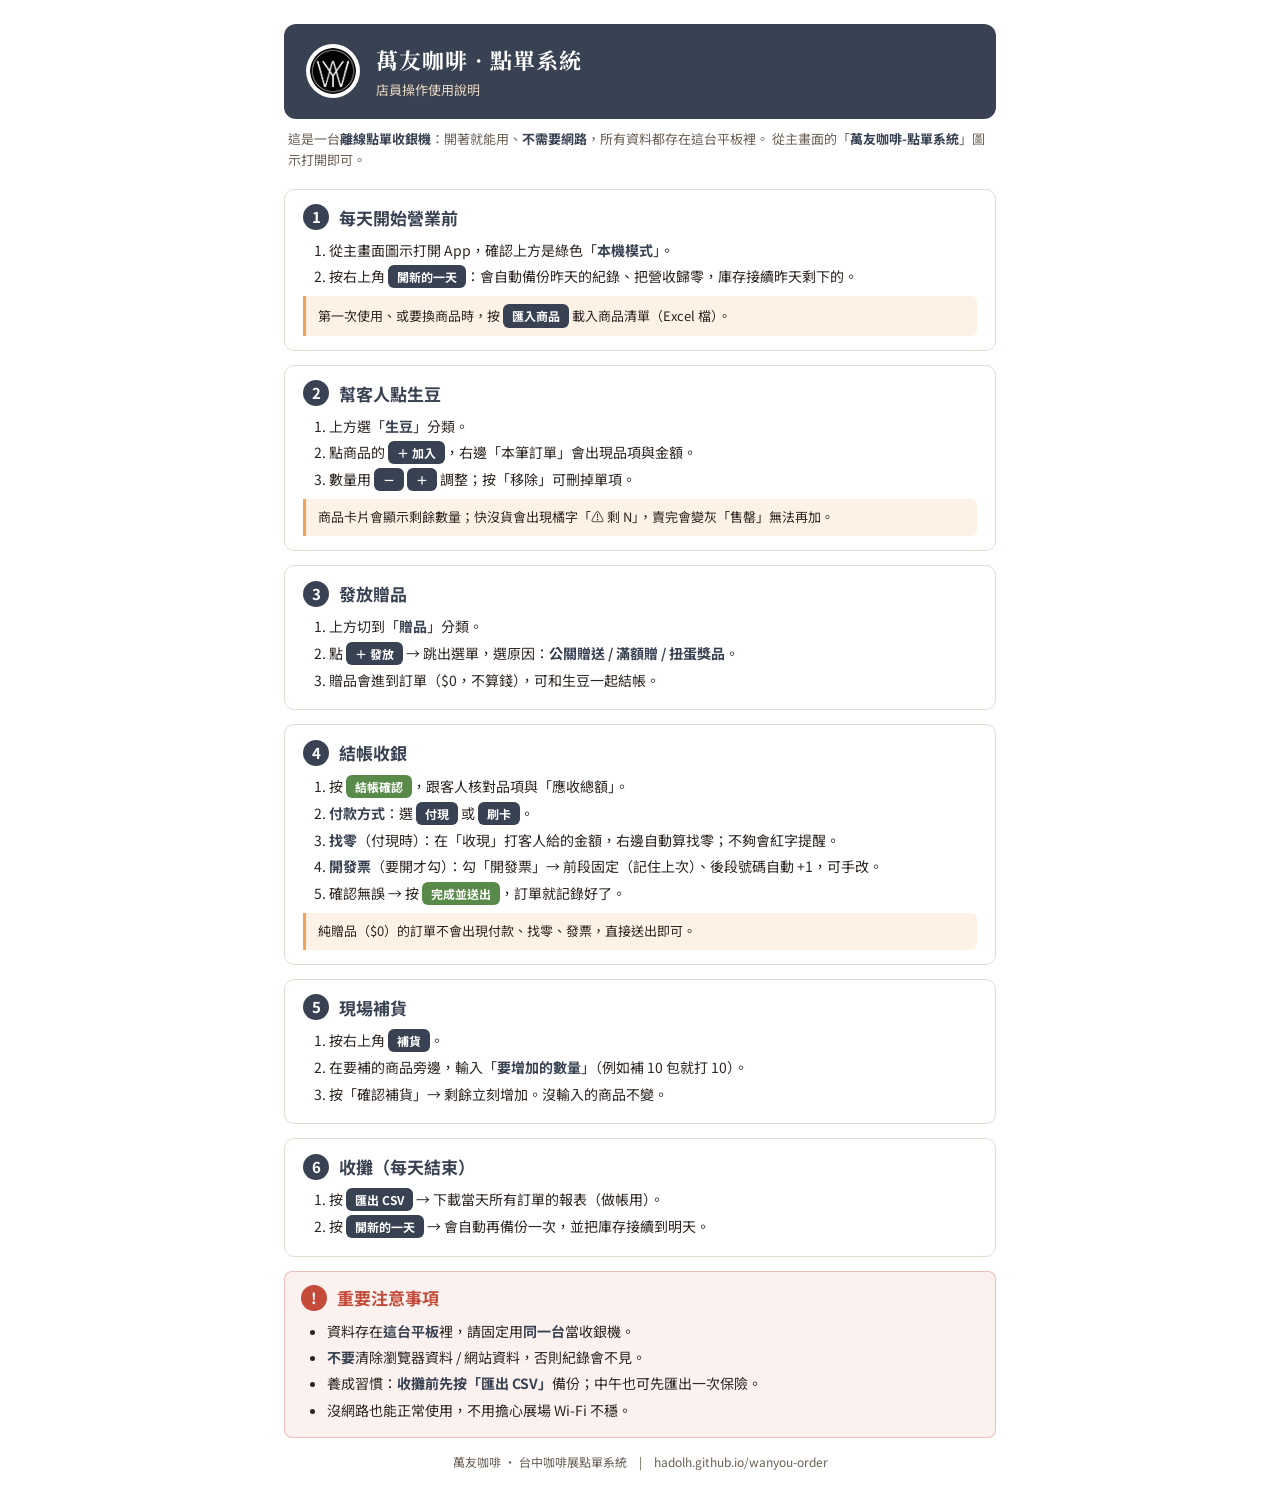
==== 使用說明.html @ b0f0071b "備份完整專案：補上使用說明 HTML/PDF 與 QRCODE，方便換機接續 Co-Authored-By: Claude Opus 4.8 <noreply@anthropic.com>" ====
<!DOCTYPE html>
<html lang="zh-Hant">
<head>
<meta charset="UTF-8" />
<title>萬友咖啡 · 點單系統 使用說明</title>
<link href="https://fonts.googleapis.com/css2?family=Noto+Serif+TC:wght@700&family=Noto+Sans+TC:wght@400;500;700&display=swap" rel="stylesheet" />
<style>
  /* 萬友品牌色 */
  :root{
    --accent:#394253; --secondary:#ECD9C3; --warning:#F4A257;
    --bg:#faf7f2; --border:#e3ddd2; --text:#2d2520; --soft:#6b5f53;
    --success:#5a8a4a; --danger:#c44a3a;
  }
  *{ box-sizing:border-box; margin:0; padding:0; }
  /* 列印時保留底色 */
  html{ -webkit-print-color-adjust:exact; print-color-adjust:exact; }
  body{
    font-family:"Noto Sans TC","Microsoft JhengHei",sans-serif;
    color:var(--text); background:#fff; line-height:1.6; font-size:14px;
  }
  .serif{ font-family:"Noto Serif TC",serif; }

  /* A4 版面 */
  @page{ size:A4; margin:14mm 14mm; }
  .page{ max-width:760px; margin:0 auto; padding:24px; }

  /* 標題列 */
  .head{
    display:flex; align-items:center; gap:16px;
    background:var(--accent); color:#fff;
    padding:18px 22px; border-radius:12px; margin-bottom:6px;
  }
  .head img{ width:54px; height:54px; border-radius:50%; background:#fff; padding:4px; }
  .head h1{ font-size:22px; letter-spacing:1px; }
  .head .sub{ font-size:13px; color:var(--secondary); margin-top:3px; }

  .intro{ font-size:13px; color:var(--soft); margin:10px 4px 18px; }
  .intro b{ color:var(--accent); }

  /* 區塊 */
  .sec{
    border:1px solid var(--border); border-radius:10px;
    padding:14px 18px; margin-bottom:14px;
    break-inside:avoid;
  }
  .sec h2{
    font-size:17px; color:var(--accent);
    display:flex; align-items:center; gap:10px; margin-bottom:8px;
  }
  .num{
    flex:0 0 auto; width:26px; height:26px; border-radius:50%;
    background:var(--accent); color:#fff; font-size:15px;
    display:inline-flex; align-items:center; justify-content:center;
  }
  ol,ul{ margin:4px 0 0 6px; padding-left:20px; }
  li{ margin-bottom:4px; }
  .key{
    display:inline-block; background:var(--accent); color:#fff;
    font-size:12px; font-weight:700; padding:2px 9px; border-radius:6px;
    white-space:nowrap;
  }
  .key.warn{ background:var(--warning); color:#3a2a12; }
  .key.danger{ background:var(--danger); }
  .key.green{ background:var(--success); }
  .tip{
    background:rgba(244,162,87,.14); border-left:3px solid var(--warning);
    padding:8px 12px; border-radius:0 6px 6px 0; margin-top:8px; font-size:13px;
  }
  .note-box{
    background:rgba(196,74,58,.08); border:1px solid rgba(196,74,58,.3);
    border-radius:8px; padding:12px 16px; margin-top:4px;
  }
  .note-box h2{ color:var(--danger); }
  .foot{ text-align:center; font-size:12px; color:var(--soft); margin-top:10px; }
  b{ color:var(--accent); }
</style>
</head>
<body>
<div class="page">

  <div class="head">
    <img src="images/icon.png" alt="萬友 logo" />
    <div>
      <h1 class="serif">萬友咖啡 · 點單系統</h1>
      <div class="sub">店員操作使用說明</div>
    </div>
  </div>

  <p class="intro">
    這是一台<b>離線點單收銀機</b>：開著就能用、<b>不需要網路</b>，所有資料都存在這台平板裡。
    從主畫面的「<b>萬友咖啡-點單系統</b>」圖示打開即可。
  </p>

  <!-- 1 -->
  <div class="sec">
    <h2><span class="num">1</span>每天開始營業前</h2>
    <ol>
      <li>從主畫面圖示打開 App，確認上方是綠色「<b>本機模式</b>」。</li>
      <li>按右上角 <span class="key">開新的一天</span>：會自動備份昨天的紀錄、把營收歸零，庫存接續昨天剩下的。</li>
    </ol>
    <div class="tip">第一次使用、或要換商品時，按 <span class="key">匯入商品</span> 載入商品清單（Excel 檔）。</div>
  </div>

  <!-- 2 -->
  <div class="sec">
    <h2><span class="num">2</span>幫客人點生豆</h2>
    <ol>
      <li>上方選「<b>生豆</b>」分類。</li>
      <li>點商品的 <span class="key">＋ 加入</span>，右邊「本筆訂單」會出現品項與金額。</li>
      <li>數量用 <span class="key">－</span> <span class="key">＋</span> 調整；按「移除」可刪掉單項。</li>
    </ol>
    <div class="tip">商品卡片會顯示剩餘數量；快沒貨會出現橘字「⚠ 剩 N」，賣完會變灰「售罄」無法再加。</div>
  </div>

  <!-- 3 -->
  <div class="sec">
    <h2><span class="num">3</span>發放贈品</h2>
    <ol>
      <li>上方切到「<b>贈品</b>」分類。</li>
      <li>點 <span class="key">＋ 發放</span> → 跳出選單，選原因：<b>公關贈送 / 滿額贈 / 扭蛋獎品</b>。</li>
      <li>贈品會進到訂單（$0，不算錢），可和生豆一起結帳。</li>
    </ol>
  </div>

  <!-- 4 -->
  <div class="sec">
    <h2><span class="num">4</span>結帳收銀</h2>
    <ol>
      <li>按 <span class="key green">結帳確認</span>，跟客人核對品項與「應收總額」。</li>
      <li><b>付款方式</b>：選 <span class="key">付現</span> 或 <span class="key">刷卡</span>。</li>
      <li><b>找零</b>（付現時）：在「收現」打客人給的金額，右邊自動算找零；不夠會紅字提醒。</li>
      <li><b>開發票</b>（要開才勾）：勾「開發票」→ 前段固定（記住上次）、後段號碼自動 +1，可手改。</li>
      <li>確認無誤 → 按 <span class="key green">完成並送出</span>，訂單就記錄好了。</li>
    </ol>
    <div class="tip">純贈品（$0）的訂單不會出現付款、找零、發票，直接送出即可。</div>
  </div>

  <!-- 5 -->
  <div class="sec">
    <h2><span class="num">5</span>現場補貨</h2>
    <ol>
      <li>按右上角 <span class="key">補貨</span>。</li>
      <li>在要補的商品旁邊，輸入「<b>要增加的數量</b>」（例如補 10 包就打 10）。</li>
      <li>按「確認補貨」→ 剩餘立刻增加。沒輸入的商品不變。</li>
    </ol>
  </div>

  <!-- 6 -->
  <div class="sec">
    <h2><span class="num">6</span>收攤（每天結束）</h2>
    <ol>
      <li>按 <span class="key">匯出 CSV</span> → 下載當天所有訂單的報表（做帳用）。</li>
      <li>按 <span class="key">開新的一天</span> → 會自動再備份一次，並把庫存接續到明天。</li>
    </ol>
  </div>

  <!-- 注意事項 -->
  <div class="sec note-box">
    <h2><span class="num" style="background:var(--danger)">!</span>重要注意事項</h2>
    <ul>
      <li>資料存在<b>這台平板</b>裡，請固定用<b>同一台</b>當收銀機。</li>
      <li><b>不要</b>清除瀏覽器資料 / 網站資料，否則紀錄會不見。</li>
      <li>養成習慣：<b>收攤前先按「匯出 CSV」</b>備份；中午也可先匯出一次保險。</li>
      <li>沒網路也能正常使用，不用擔心展場 Wi-Fi 不穩。</li>
    </ul>
  </div>

  <p class="foot">萬友咖啡 · 台中咖啡展點單系統　|　hadolh.github.io/wanyou-order</p>

</div>
</body>
</html>
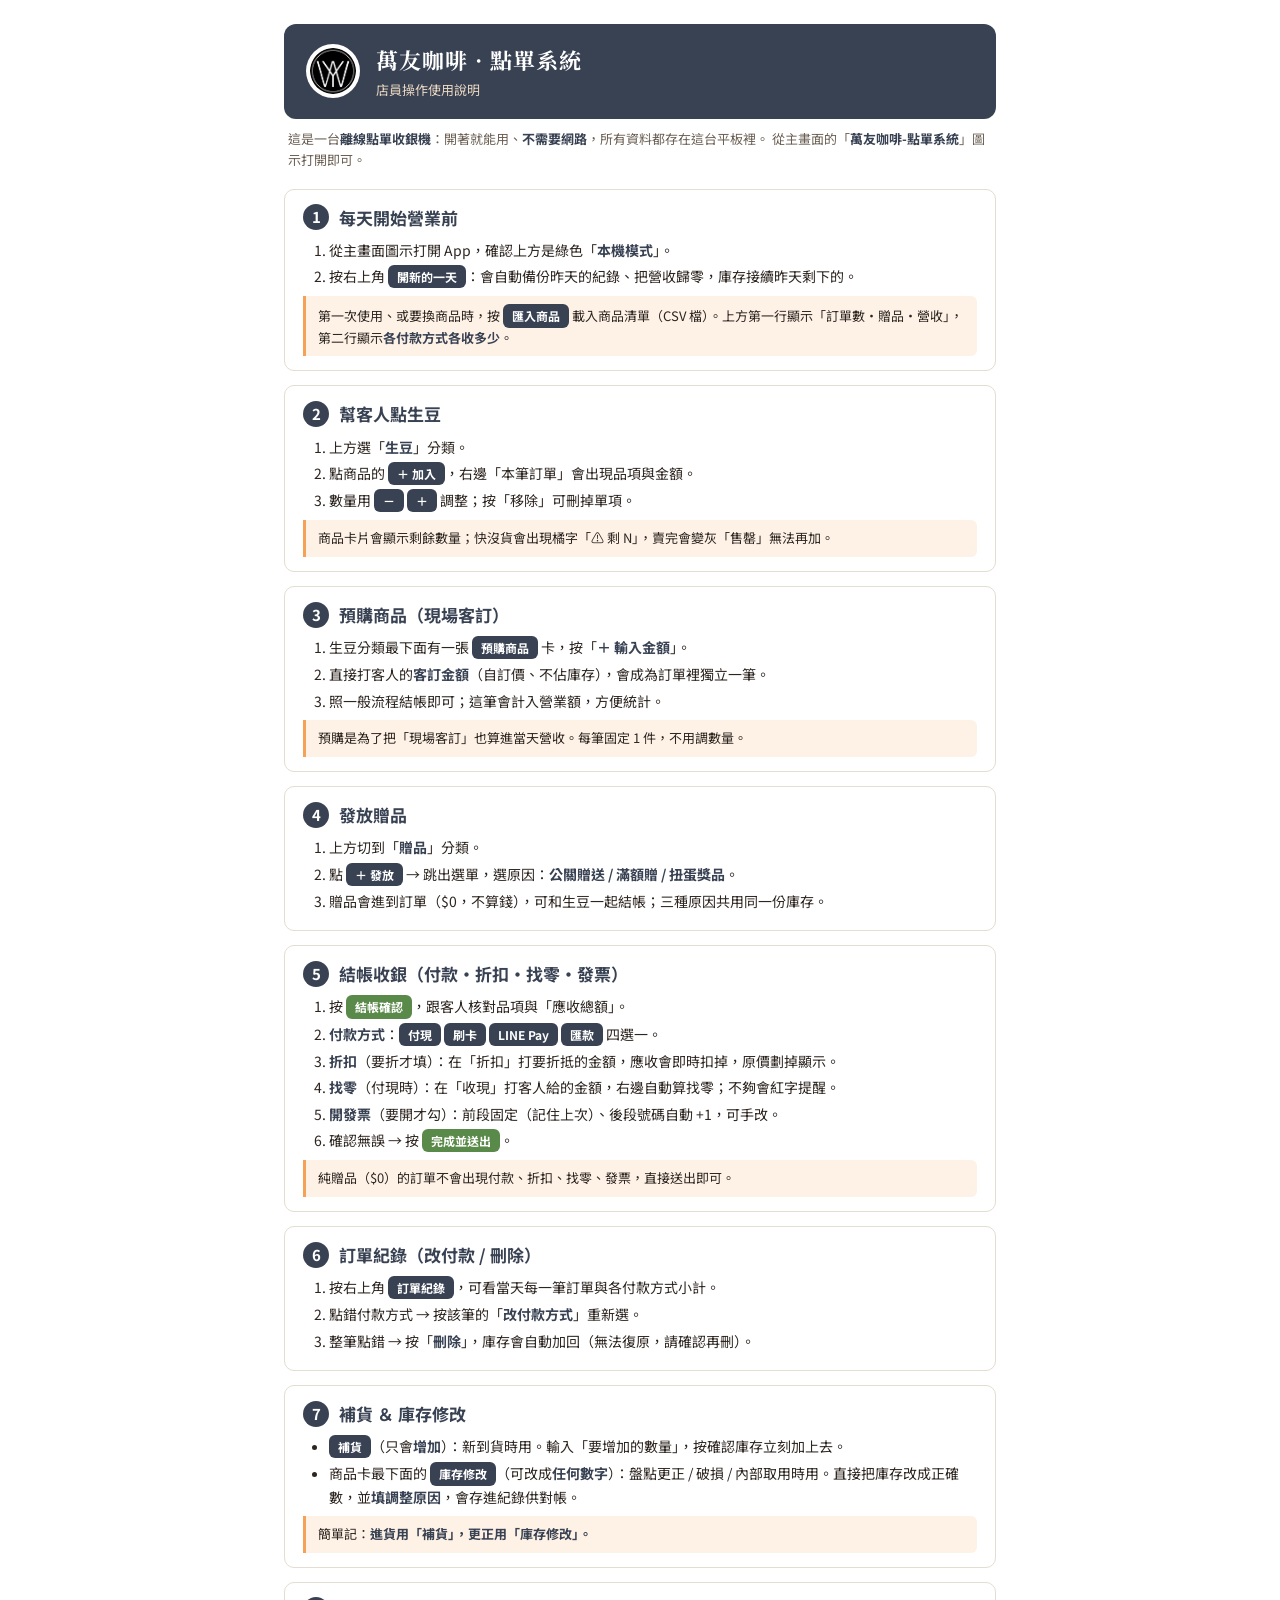
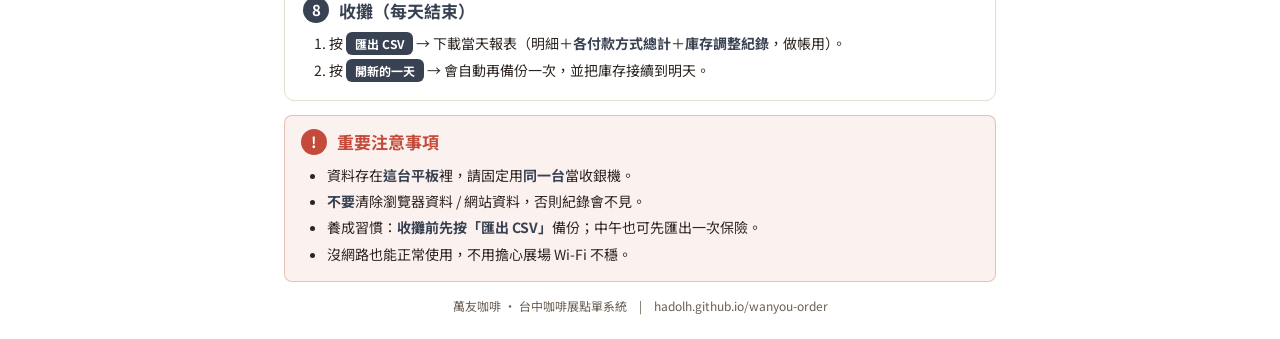
==== commit 47237fa0: "使用說明更新到最新功能（預購/折扣/訂單修改/庫存修改/新付款方式）＋贈品原因常數對齊 Co-Authored-By: Claude Opus 4.8 <noreply@anthropic.com>" ====
--- a/使用說明.html
+++ b/使用說明.html
@@ -98,7 +98,7 @@
       <li>從主畫面圖示打開 App，確認上方是綠色「<b>本機模式</b>」。</li>
       <li>按右上角 <span class="key">開新的一天</span>：會自動備份昨天的紀錄、把營收歸零，庫存接續昨天剩下的。</li>
     </ol>
-    <div class="tip">第一次使用、或要換商品時，按 <span class="key">匯入商品</span> 載入商品清單（Excel 檔）。</div>
+    <div class="tip">第一次使用、或要換商品時，按 <span class="key">匯入商品</span> 載入商品清單（CSV 檔）。上方第一行顯示「訂單數・贈品・營收」，第二行顯示<b>各付款方式各收多少</b>。</div>
   </div>
 
   <!-- 2 -->
@@ -114,42 +114,64 @@
 
   <!-- 3 -->
   <div class="sec">
-    <h2><span class="num">3</span>發放贈品</h2>
+    <h2><span class="num">3</span>預購商品（現場客訂）</h2>
     <ol>
-      <li>上方切到「<b>贈品</b>」分類。</li>
-      <li>點 <span class="key">＋ 發放</span> → 跳出選單，選原因：<b>公關贈送 / 滿額贈 / 扭蛋獎品</b>。</li>
-      <li>贈品會進到訂單（$0，不算錢），可和生豆一起結帳。</li>
+      <li>生豆分類最下面有一張 <span class="key">預購商品</span> 卡，按「<b>＋ 輸入金額</b>」。</li>
+      <li>直接打客人的<b>客訂金額</b>（自訂價、不佔庫存），會成為訂單裡獨立一筆。</li>
+      <li>照一般流程結帳即可；這筆會計入營業額，方便統計。</li>
     </ol>
+    <div class="tip">預購是為了把「現場客訂」也算進當天營收。每筆固定 1 件，不用調數量。</div>
   </div>
 
   <!-- 4 -->
   <div class="sec">
-    <h2><span class="num">4</span>結帳收銀</h2>
+    <h2><span class="num">4</span>發放贈品</h2>
     <ol>
-      <li>按 <span class="key green">結帳確認</span>，跟客人核對品項與「應收總額」。</li>
-      <li><b>付款方式</b>：選 <span class="key">付現</span> 或 <span class="key">刷卡</span>。</li>
-      <li><b>找零</b>（付現時）：在「收現」打客人給的金額，右邊自動算找零；不夠會紅字提醒。</li>
-      <li><b>開發票</b>（要開才勾）：勾「開發票」→ 前段固定（記住上次）、後段號碼自動 +1，可手改。</li>
-      <li>確認無誤 → 按 <span class="key green">完成並送出</span>，訂單就記錄好了。</li>
+      <li>上方切到「<b>贈品</b>」分類。</li>
+      <li>點 <span class="key">＋ 發放</span> → 跳出選單，選原因：<b>公關贈送 / 滿額贈 / 扭蛋獎品</b>。</li>
+      <li>贈品會進到訂單（$0，不算錢），可和生豆一起結帳；三種原因共用同一份庫存。</li>
     </ol>
-    <div class="tip">純贈品（$0）的訂單不會出現付款、找零、發票，直接送出即可。</div>
   </div>
 
   <!-- 5 -->
   <div class="sec">
-    <h2><span class="num">5</span>現場補貨</h2>
+    <h2><span class="num">5</span>結帳收銀（付款・折扣・找零・發票）</h2>
     <ol>
-      <li>按右上角 <span class="key">補貨</span>。</li>
-      <li>在要補的商品旁邊，輸入「<b>要增加的數量</b>」（例如補 10 包就打 10）。</li>
-      <li>按「確認補貨」→ 剩餘立刻增加。沒輸入的商品不變。</li>
+      <li>按 <span class="key green">結帳確認</span>，跟客人核對品項與「應收總額」。</li>
+      <li><b>付款方式</b>：<span class="key">付現</span> <span class="key">刷卡</span> <span class="key">LINE Pay</span> <span class="key">匯款</span> 四選一。</li>
+      <li><b>折扣</b>（要折才填）：在「折扣」打要折抵的金額，應收會即時扣掉，原價劃掉顯示。</li>
+      <li><b>找零</b>（付現時）：在「收現」打客人給的金額，右邊自動算找零；不夠會紅字提醒。</li>
+      <li><b>開發票</b>（要開才勾）：前段固定（記住上次）、後段號碼自動 +1，可手改。</li>
+      <li>確認無誤 → 按 <span class="key green">完成並送出</span>。</li>
     </ol>
+    <div class="tip">純贈品（$0）的訂單不會出現付款、折扣、找零、發票，直接送出即可。</div>
   </div>
 
   <!-- 6 -->
   <div class="sec">
-    <h2><span class="num">6</span>收攤（每天結束）</h2>
+    <h2><span class="num">6</span>訂單紀錄（改付款 / 刪除）</h2>
     <ol>
-      <li>按 <span class="key">匯出 CSV</span> → 下載當天所有訂單的報表（做帳用）。</li>
+      <li>按右上角 <span class="key">訂單紀錄</span>，可看當天每一筆訂單與各付款方式小計。</li>
+      <li>點錯付款方式 → 按該筆的「<b>改付款方式</b>」重新選。</li>
+      <li>整筆點錯 → 按「<b>刪除</b>」，庫存會自動加回（無法復原，請確認再刪）。</li>
+    </ol>
+  </div>
+
+  <!-- 7 -->
+  <div class="sec">
+    <h2><span class="num">7</span>補貨 ＆ 庫存修改</h2>
+    <ul>
+      <li><span class="key">補貨</span>（只會<b>增加</b>）：新到貨時用。輸入「要增加的數量」，按確認庫存立刻加上去。</li>
+      <li>商品卡最下面的 <span class="key">庫存修改</span>（可改成<b>任何數字</b>）：盤點更正 / 破損 / 內部取用時用。直接把庫存改成正確數，並<b>填調整原因</b>，會存進紀錄供對帳。</li>
+    </ul>
+    <div class="tip">簡單記：<b>進貨用「補貨」，更正用「庫存修改」。</b></div>
+  </div>
+
+  <!-- 8 -->
+  <div class="sec">
+    <h2><span class="num">8</span>收攤（每天結束）</h2>
+    <ol>
+      <li>按 <span class="key">匯出 CSV</span> → 下載當天報表（明細＋<b>各付款方式總計</b>＋<b>庫存調整紀錄</b>，做帳用）。</li>
       <li>按 <span class="key">開新的一天</span> → 會自動再備份一次，並把庫存接續到明天。</li>
     </ol>
   </div>
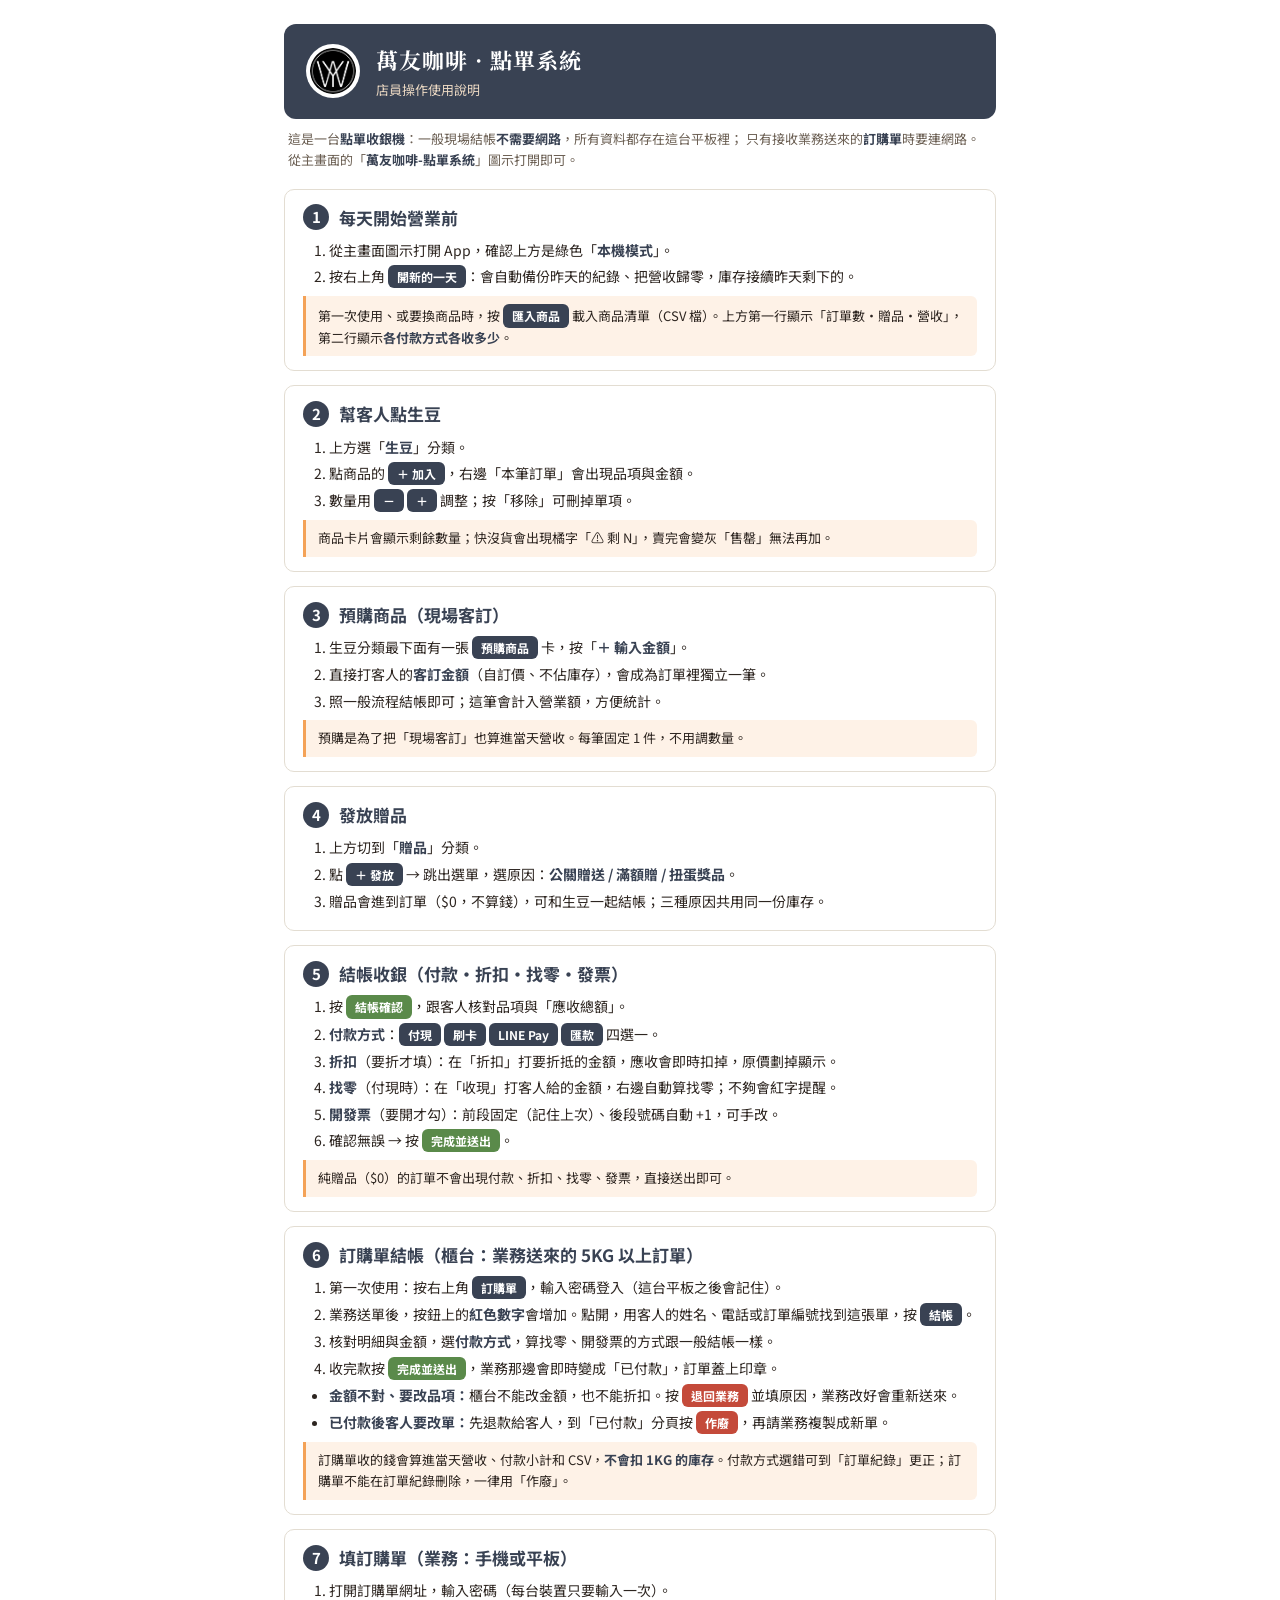
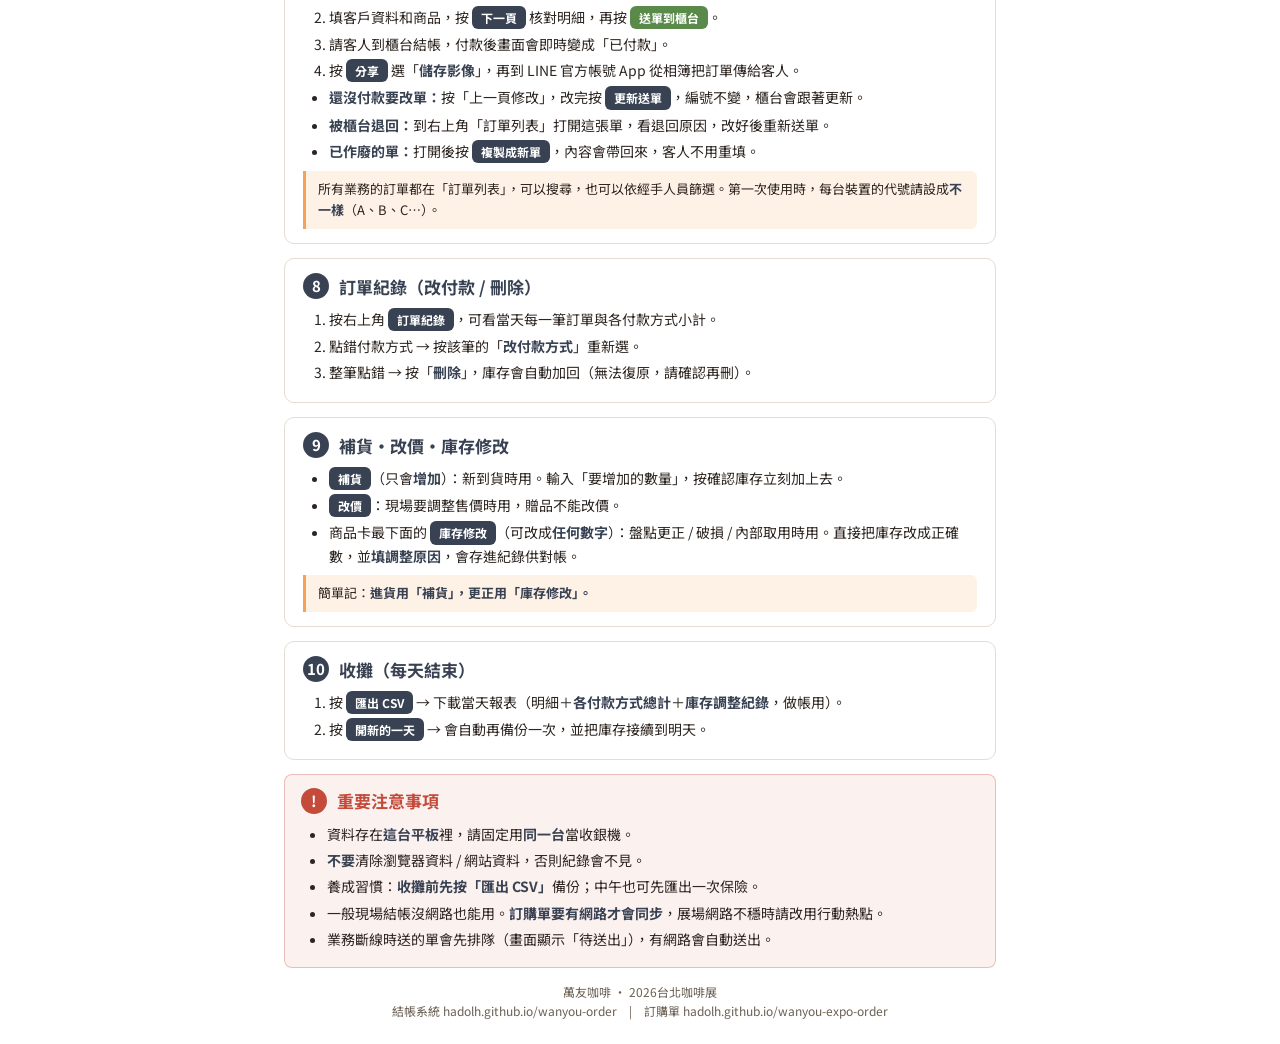
==== commit e18e9100: "使用說明更新：加入訂購單結帳與業務填單流程、改價，展名改 2026台北咖啡展 Co-Authored-By: Claude Opus 5.5 <noreply@anthropic.com>" ====
--- a/使用說明.html
+++ b/使用說明.html
@@ -87,8 +87,8 @@
   </div>
 
   <p class="intro">
-    這是一台<b>離線點單收銀機</b>：開著就能用、<b>不需要網路</b>，所有資料都存在這台平板裡。
-    從主畫面的「<b>萬友咖啡-點單系統</b>」圖示打開即可。
+    這是一台<b>點單收銀機</b>：一般現場結帳<b>不需要網路</b>，所有資料都存在這台平板裡；
+    只有接收業務送來的<b>訂購單</b>時要連網路。從主畫面的「<b>萬友咖啡-點單系統</b>」圖示打開即可。
   </p>
 
   <!-- 1 -->
@@ -149,7 +149,40 @@
 
   <!-- 6 -->
   <div class="sec">
-    <h2><span class="num">6</span>訂單紀錄（改付款 / 刪除）</h2>
+    <h2><span class="num">6</span>訂購單結帳（櫃台：業務送來的 5KG 以上訂單）</h2>
+    <ol>
+      <li>第一次使用：按右上角 <span class="key">訂購單</span>，輸入密碼登入（這台平板之後會記住）。</li>
+      <li>業務送單後，按鈕上的<b>紅色數字</b>會增加。點開，用客人的姓名、電話或訂單編號找到這張單，按 <span class="key">結帳</span>。</li>
+      <li>核對明細與金額，選<b>付款方式</b>，算找零、開發票的方式跟一般結帳一樣。</li>
+      <li>收完款按 <span class="key green">完成並送出</span>，業務那邊會即時變成「已付款」，訂單蓋上印章。</li>
+    </ol>
+    <ul>
+      <li><b>金額不對、要改品項：</b>櫃台不能改金額，也不能折扣。按 <span class="key danger">退回業務</span> 並填原因，業務改好會重新送來。</li>
+      <li><b>已付款後客人要改單：</b>先退款給客人，到「已付款」分頁按 <span class="key danger">作廢</span>，再請業務複製成新單。</li>
+    </ul>
+    <div class="tip">訂購單收的錢會算進當天營收、付款小計和 CSV，<b>不會扣 1KG 的庫存</b>。付款方式選錯可到「訂單紀錄」更正；訂購單不能在訂單紀錄刪除，一律用「作廢」。</div>
+  </div>
+
+  <!-- 7 -->
+  <div class="sec">
+    <h2><span class="num">7</span>填訂購單（業務：手機或平板）</h2>
+    <ol>
+      <li>打開訂購單網址，輸入密碼（每台裝置只要輸入一次）。</li>
+      <li>填客戶資料和商品，按 <span class="key">下一頁</span> 核對明細，再按 <span class="key green">送單到櫃台</span>。</li>
+      <li>請客人到櫃台結帳，付款後畫面會即時變成「已付款」。</li>
+      <li>按 <span class="key">分享</span> 選「<b>儲存影像</b>」，再到 LINE 官方帳號 App 從相簿把訂單傳給客人。</li>
+    </ol>
+    <ul>
+      <li><b>還沒付款要改單：</b>按「上一頁修改」，改完按 <span class="key">更新送單</span>，編號不變，櫃台會跟著更新。</li>
+      <li><b>被櫃台退回：</b>到右上角「訂單列表」打開這張單，看退回原因，改好後重新送單。</li>
+      <li><b>已作廢的單：</b>打開後按 <span class="key">複製成新單</span>，內容會帶回來，客人不用重填。</li>
+    </ul>
+    <div class="tip">所有業務的訂單都在「訂單列表」，可以搜尋，也可以依經手人員篩選。第一次使用時，每台裝置的代號請設成<b>不一樣</b>（A、B、C…）。</div>
+  </div>
+
+  <!-- 8 -->
+  <div class="sec">
+    <h2><span class="num">8</span>訂單紀錄（改付款 / 刪除）</h2>
     <ol>
       <li>按右上角 <span class="key">訂單紀錄</span>，可看當天每一筆訂單與各付款方式小計。</li>
       <li>點錯付款方式 → 按該筆的「<b>改付款方式</b>」重新選。</li>
@@ -157,19 +190,20 @@
     </ol>
   </div>
 
-  <!-- 7 -->
-  <div class="sec">
-    <h2><span class="num">7</span>補貨 ＆ 庫存修改</h2>
+  <!-- 9 -->
+  <div class="sec">
+    <h2><span class="num">9</span>補貨・改價・庫存修改</h2>
     <ul>
       <li><span class="key">補貨</span>（只會<b>增加</b>）：新到貨時用。輸入「要增加的數量」，按確認庫存立刻加上去。</li>
+      <li><span class="key">改價</span>：現場要調整售價時用，贈品不能改價。</li>
       <li>商品卡最下面的 <span class="key">庫存修改</span>（可改成<b>任何數字</b>）：盤點更正 / 破損 / 內部取用時用。直接把庫存改成正確數，並<b>填調整原因</b>，會存進紀錄供對帳。</li>
     </ul>
     <div class="tip">簡單記：<b>進貨用「補貨」，更正用「庫存修改」。</b></div>
   </div>
 
-  <!-- 8 -->
-  <div class="sec">
-    <h2><span class="num">8</span>收攤（每天結束）</h2>
+  <!-- 10 -->
+  <div class="sec">
+    <h2><span class="num">10</span>收攤（每天結束）</h2>
     <ol>
       <li>按 <span class="key">匯出 CSV</span> → 下載當天報表（明細＋<b>各付款方式總計</b>＋<b>庫存調整紀錄</b>，做帳用）。</li>
       <li>按 <span class="key">開新的一天</span> → 會自動再備份一次，並把庫存接續到明天。</li>
@@ -183,11 +217,12 @@
       <li>資料存在<b>這台平板</b>裡，請固定用<b>同一台</b>當收銀機。</li>
       <li><b>不要</b>清除瀏覽器資料 / 網站資料，否則紀錄會不見。</li>
       <li>養成習慣：<b>收攤前先按「匯出 CSV」</b>備份；中午也可先匯出一次保險。</li>
-      <li>沒網路也能正常使用，不用擔心展場 Wi-Fi 不穩。</li>
-    </ul>
-  </div>
-
-  <p class="foot">萬友咖啡 · 台中咖啡展點單系統　|　hadolh.github.io/wanyou-order</p>
+      <li>一般現場結帳沒網路也能用。<b>訂購單要有網路才會同步</b>，展場網路不穩時請改用行動熱點。</li>
+      <li>業務斷線時送的單會先排隊（畫面顯示「待送出」），有網路會自動送出。</li>
+    </ul>
+  </div>
+
+  <p class="foot">萬友咖啡 · 2026台北咖啡展<br>結帳系統 hadolh.github.io/wanyou-order　|　訂購單 hadolh.github.io/wanyou-expo-order</p>
 
 </div>
 </body>
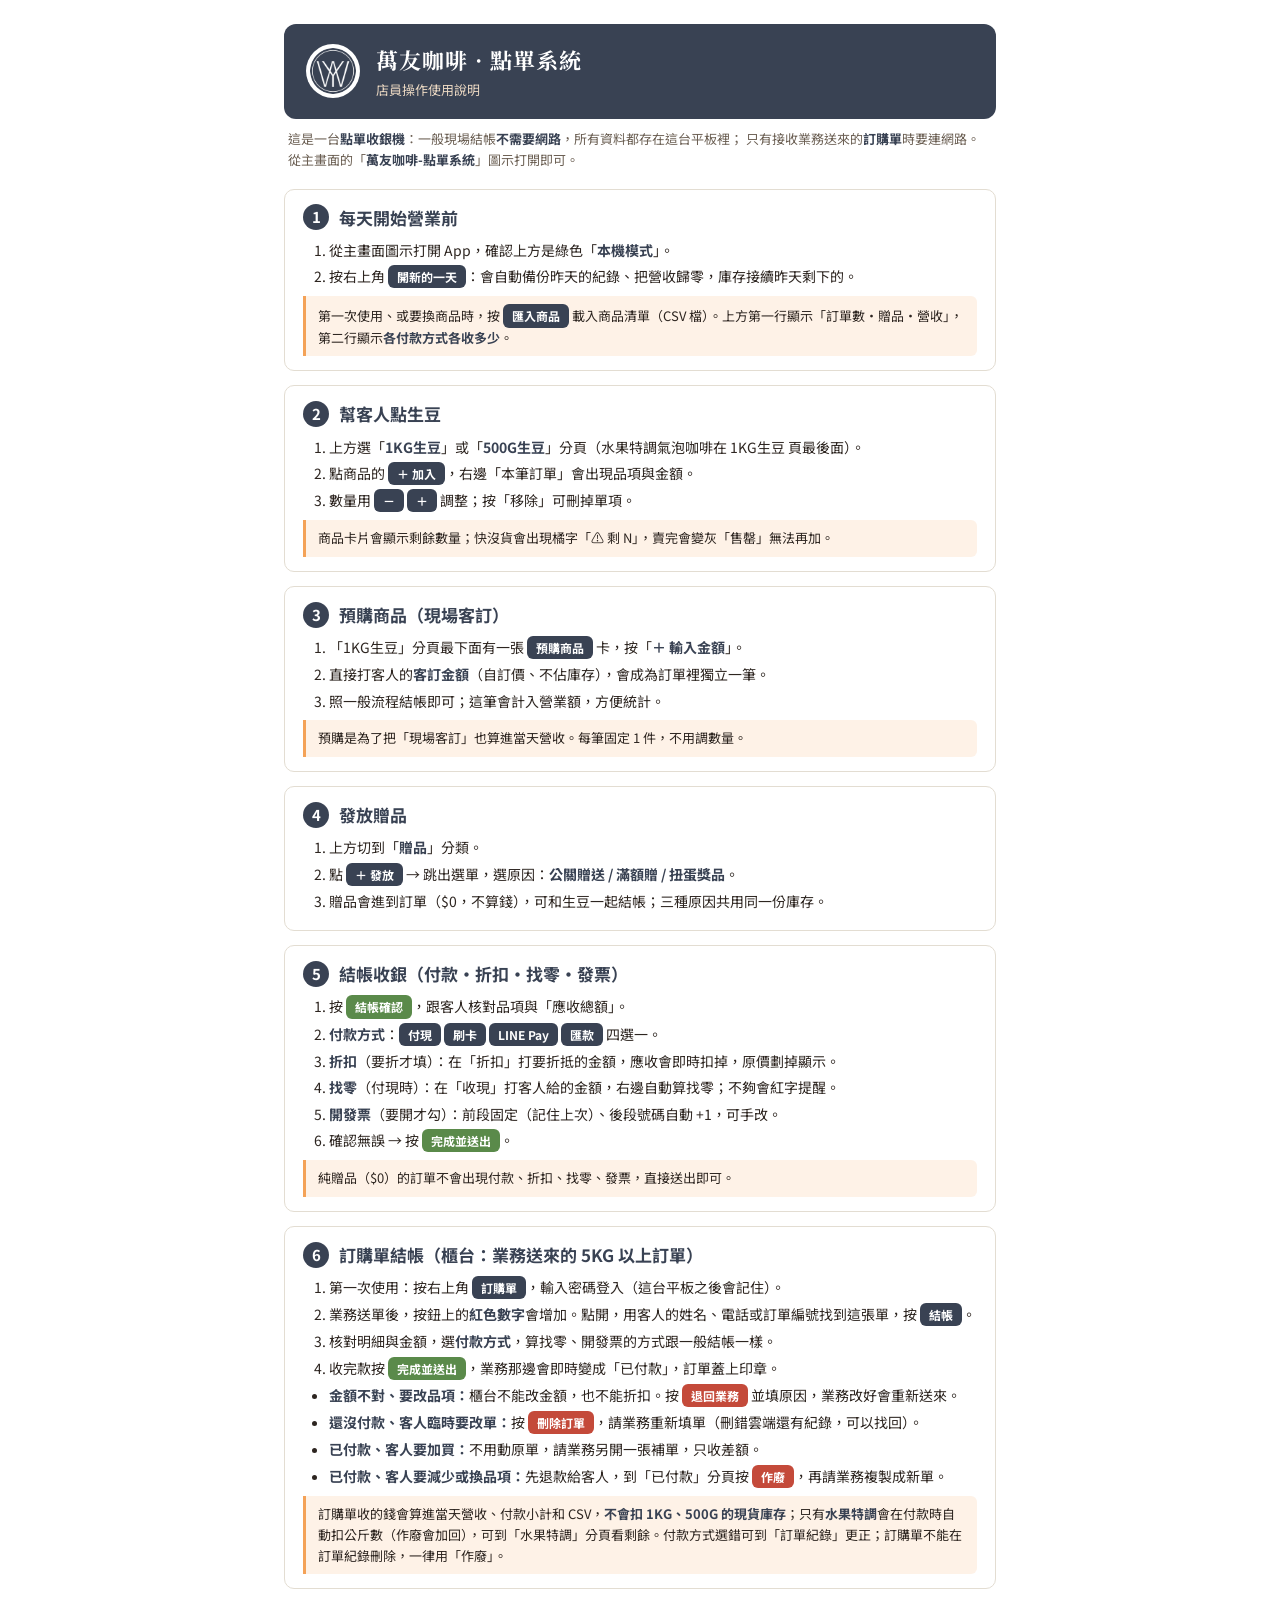
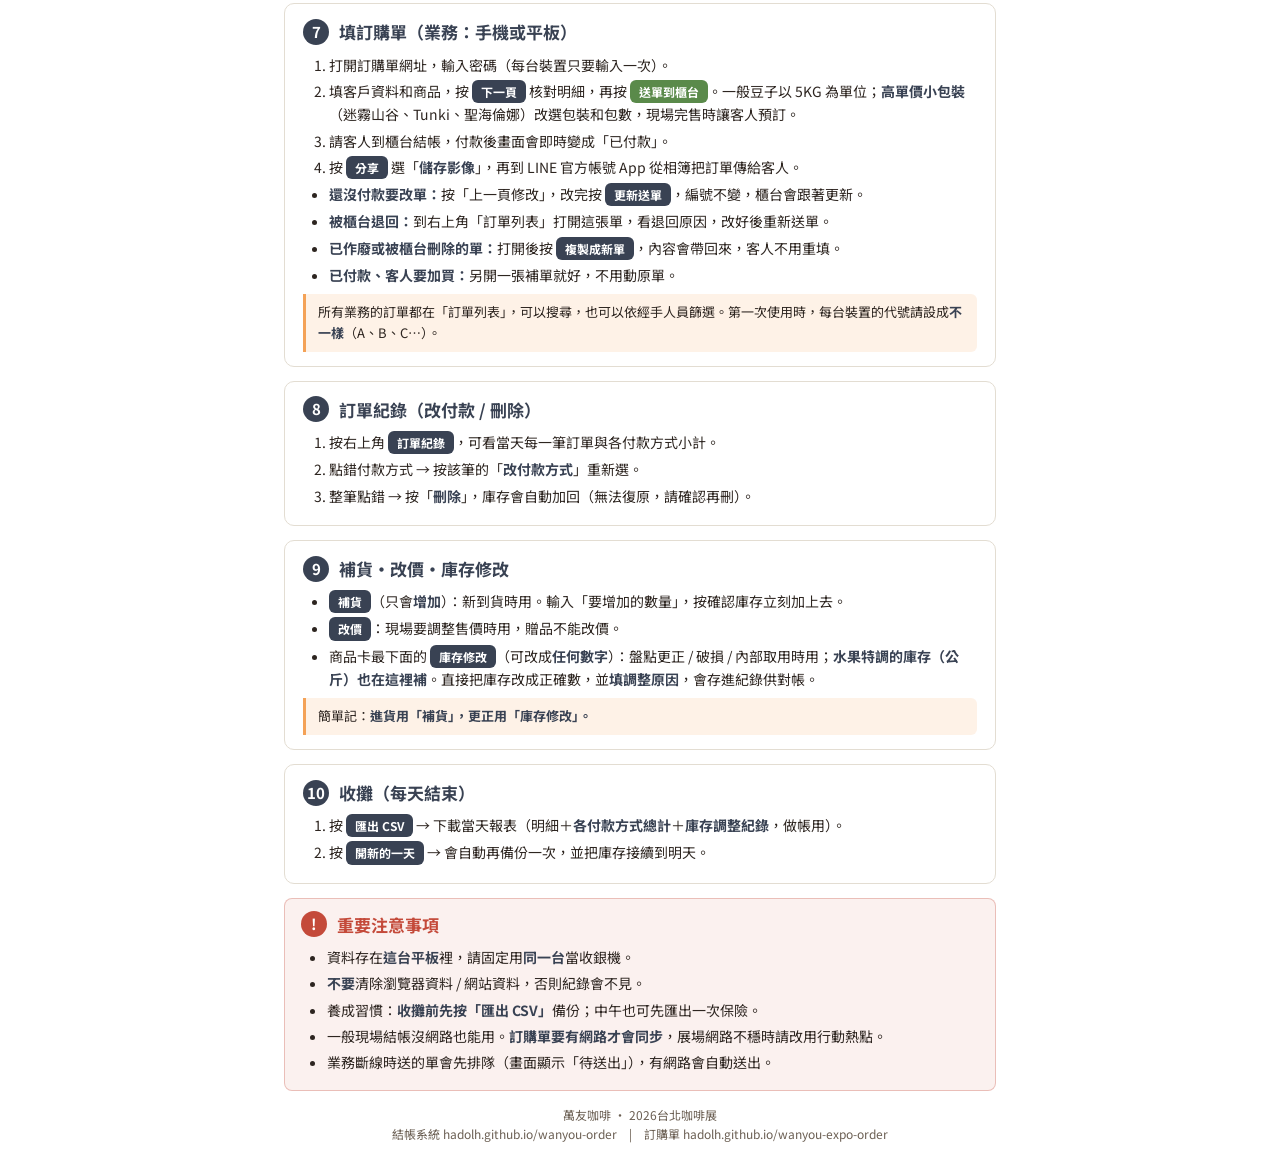
==== commit 719173b9: "分頁改為 1KG生豆／500G生豆／贈品／水果特調；水果特調看庫存、訂購單付款自動扣；訂購單可刪除；舊平板資料自動搬家；使用說明更新，bump SW wy-v19 Co-Authored-By: Cl" ====
--- a/使用說明.html
+++ b/使用說明.html
@@ -105,7 +105,7 @@
   <div class="sec">
     <h2><span class="num">2</span>幫客人點生豆</h2>
     <ol>
-      <li>上方選「<b>生豆</b>」分類。</li>
+      <li>上方選「<b>1KG生豆</b>」或「<b>500G生豆</b>」分頁（水果特調氣泡咖啡在 1KG生豆 頁最後面）。</li>
       <li>點商品的 <span class="key">＋ 加入</span>，右邊「本筆訂單」會出現品項與金額。</li>
       <li>數量用 <span class="key">－</span> <span class="key">＋</span> 調整；按「移除」可刪掉單項。</li>
     </ol>
@@ -116,7 +116,7 @@
   <div class="sec">
     <h2><span class="num">3</span>預購商品（現場客訂）</h2>
     <ol>
-      <li>生豆分類最下面有一張 <span class="key">預購商品</span> 卡，按「<b>＋ 輸入金額</b>」。</li>
+      <li>「1KG生豆」分頁最下面有一張 <span class="key">預購商品</span> 卡，按「<b>＋ 輸入金額</b>」。</li>
       <li>直接打客人的<b>客訂金額</b>（自訂價、不佔庫存），會成為訂單裡獨立一筆。</li>
       <li>照一般流程結帳即可；這筆會計入營業額，方便統計。</li>
     </ol>
@@ -158,9 +158,11 @@
     </ol>
     <ul>
       <li><b>金額不對、要改品項：</b>櫃台不能改金額，也不能折扣。按 <span class="key danger">退回業務</span> 並填原因，業務改好會重新送來。</li>
-      <li><b>已付款後客人要改單：</b>先退款給客人，到「已付款」分頁按 <span class="key danger">作廢</span>，再請業務複製成新單。</li>
-    </ul>
-    <div class="tip">訂購單收的錢會算進當天營收、付款小計和 CSV，<b>不會扣 1KG 的庫存</b>。付款方式選錯可到「訂單紀錄」更正；訂購單不能在訂單紀錄刪除，一律用「作廢」。</div>
+      <li><b>還沒付款、客人臨時要改單：</b>按 <span class="key danger">刪除訂單</span>，請業務重新填單（刪錯雲端還有紀錄，可以找回）。</li>
+      <li><b>已付款、客人要加買：</b>不用動原單，請業務另開一張補單，只收差額。</li>
+      <li><b>已付款、客人要減少或換品項：</b>先退款給客人，到「已付款」分頁按 <span class="key danger">作廢</span>，再請業務複製成新單。</li>
+    </ul>
+    <div class="tip">訂購單收的錢會算進當天營收、付款小計和 CSV，<b>不會扣 1KG、500G 的現貨庫存</b>；只有<b>水果特調</b>會在付款時自動扣公斤數（作廢會加回），可到「水果特調」分頁看剩餘。付款方式選錯可到「訂單紀錄」更正；訂購單不能在訂單紀錄刪除，一律用「作廢」。</div>
   </div>
 
   <!-- 7 -->
@@ -168,14 +170,15 @@
     <h2><span class="num">7</span>填訂購單（業務：手機或平板）</h2>
     <ol>
       <li>打開訂購單網址，輸入密碼（每台裝置只要輸入一次）。</li>
-      <li>填客戶資料和商品，按 <span class="key">下一頁</span> 核對明細，再按 <span class="key green">送單到櫃台</span>。</li>
+      <li>填客戶資料和商品，按 <span class="key">下一頁</span> 核對明細，再按 <span class="key green">送單到櫃台</span>。一般豆子以 5KG 為單位；<b>高單價小包裝</b>（迷霧山谷、Tunki、聖海倫娜）改選包裝和包數，現場完售時讓客人預訂。</li>
       <li>請客人到櫃台結帳，付款後畫面會即時變成「已付款」。</li>
       <li>按 <span class="key">分享</span> 選「<b>儲存影像</b>」，再到 LINE 官方帳號 App 從相簿把訂單傳給客人。</li>
     </ol>
     <ul>
       <li><b>還沒付款要改單：</b>按「上一頁修改」，改完按 <span class="key">更新送單</span>，編號不變，櫃台會跟著更新。</li>
       <li><b>被櫃台退回：</b>到右上角「訂單列表」打開這張單，看退回原因，改好後重新送單。</li>
-      <li><b>已作廢的單：</b>打開後按 <span class="key">複製成新單</span>，內容會帶回來，客人不用重填。</li>
+      <li><b>已作廢或被櫃台刪除的單：</b>打開後按 <span class="key">複製成新單</span>，內容會帶回來，客人不用重填。</li>
+      <li><b>已付款、客人要加買：</b>另開一張補單就好，不用動原單。</li>
     </ul>
     <div class="tip">所有業務的訂單都在「訂單列表」，可以搜尋，也可以依經手人員篩選。第一次使用時，每台裝置的代號請設成<b>不一樣</b>（A、B、C…）。</div>
   </div>
@@ -196,7 +199,7 @@
     <ul>
       <li><span class="key">補貨</span>（只會<b>增加</b>）：新到貨時用。輸入「要增加的數量」，按確認庫存立刻加上去。</li>
       <li><span class="key">改價</span>：現場要調整售價時用，贈品不能改價。</li>
-      <li>商品卡最下面的 <span class="key">庫存修改</span>（可改成<b>任何數字</b>）：盤點更正 / 破損 / 內部取用時用。直接把庫存改成正確數，並<b>填調整原因</b>，會存進紀錄供對帳。</li>
+      <li>商品卡最下面的 <span class="key">庫存修改</span>（可改成<b>任何數字</b>）：盤點更正 / 破損 / 內部取用時用；<b>水果特調的庫存（公斤）也在這裡補</b>。直接把庫存改成正確數，並<b>填調整原因</b>，會存進紀錄供對帳。</li>
     </ul>
     <div class="tip">簡單記：<b>進貨用「補貨」，更正用「庫存修改」。</b></div>
   </div>
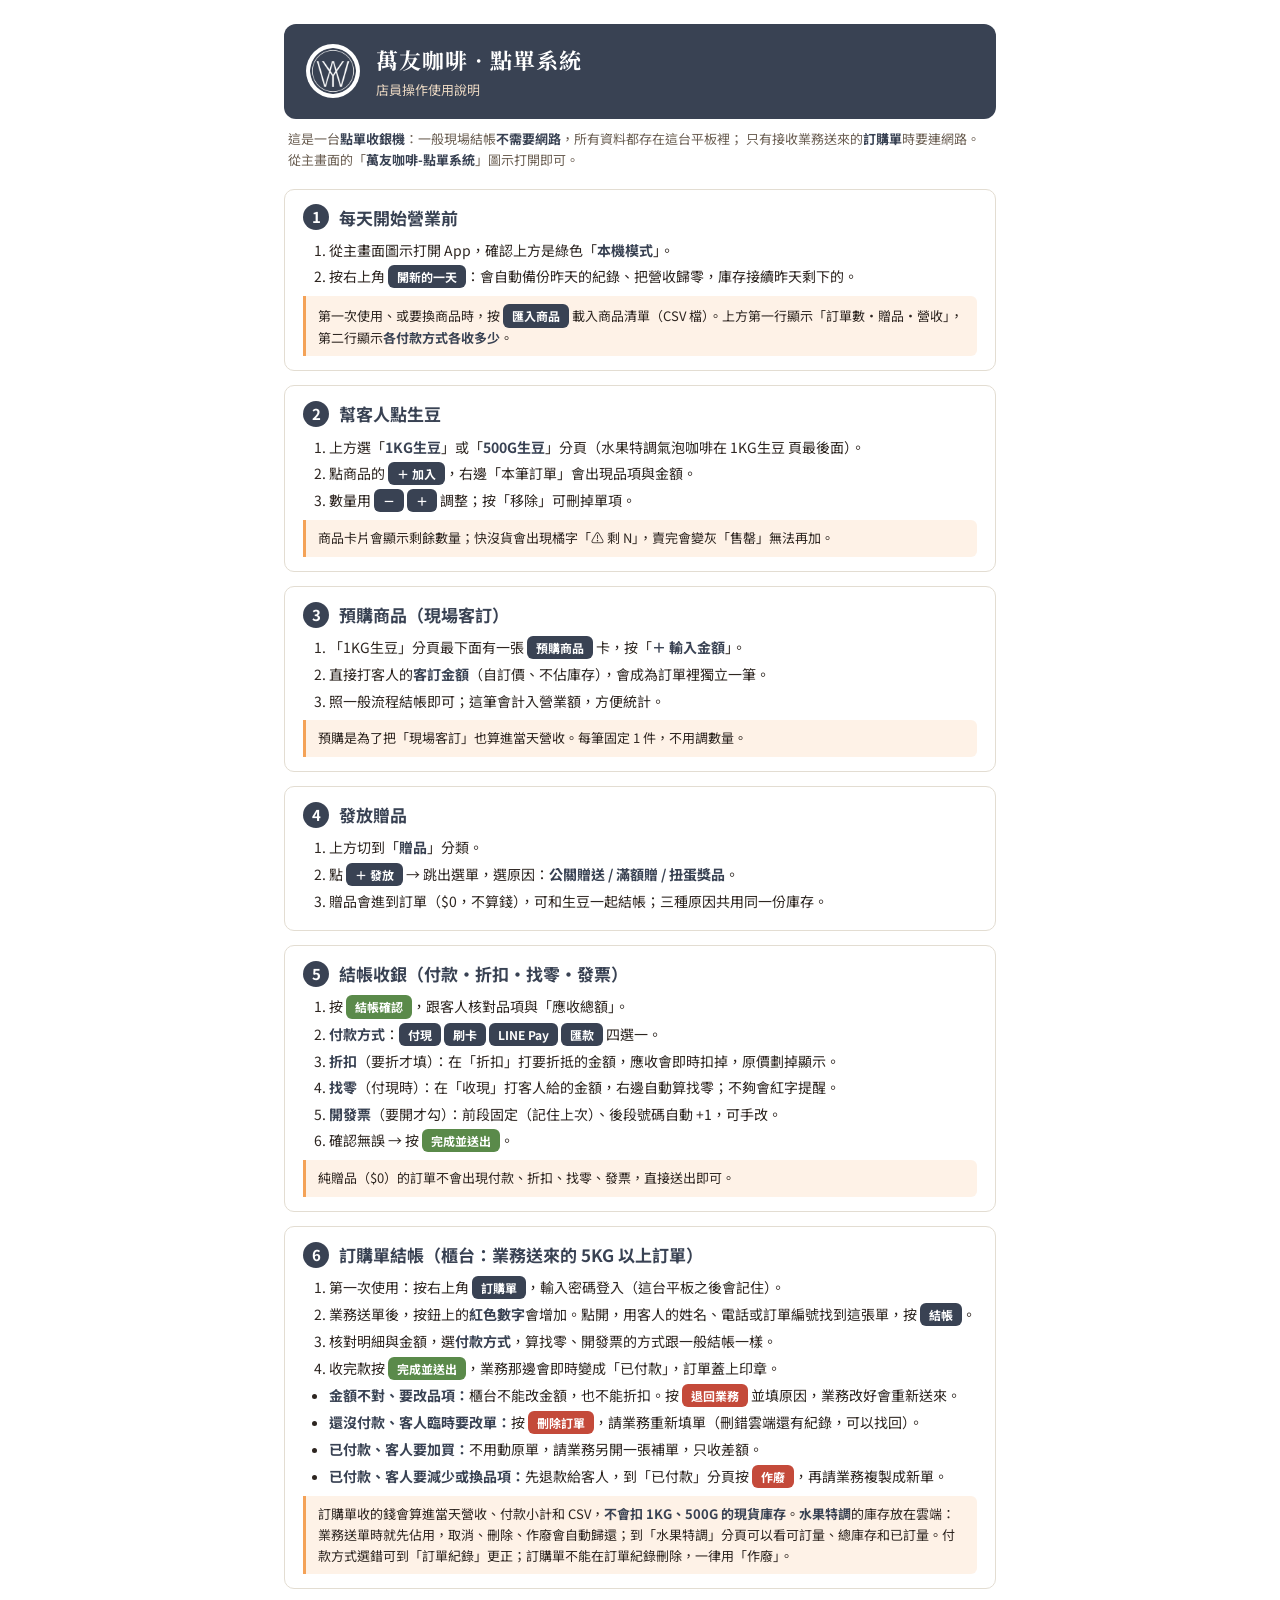
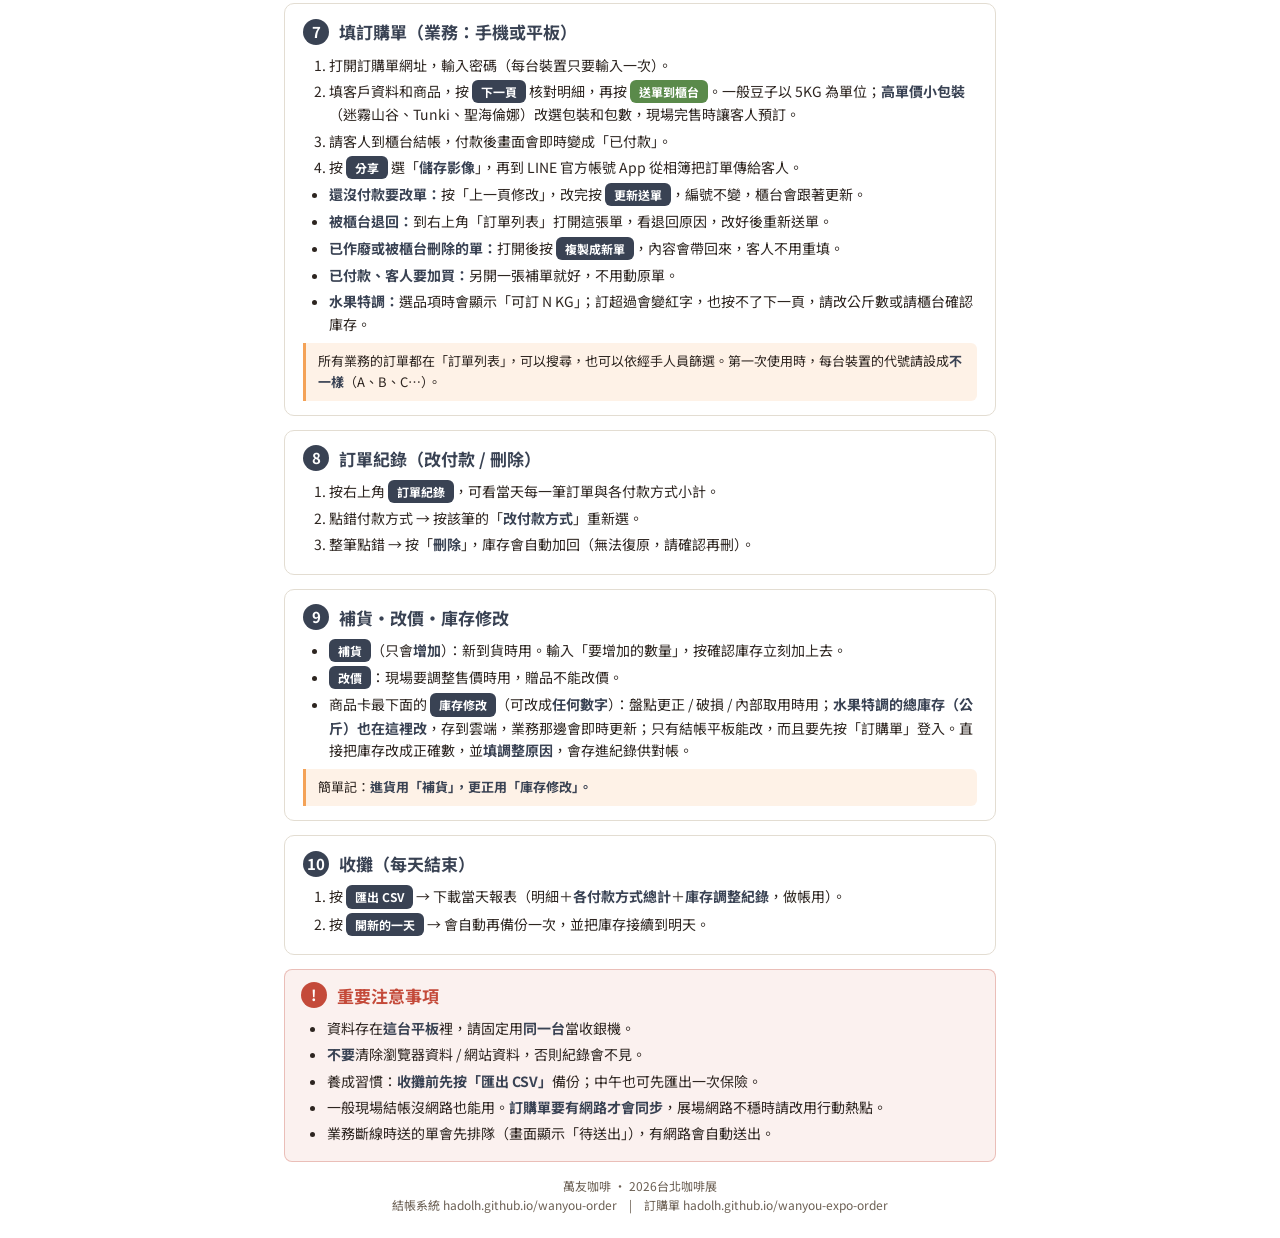
==== commit 3d7dccfd: "水果特調改用雲端庫存：送單就佔用、取消刪除作廢歸還、超賣擋下；總庫存在「庫存修改」設定（只有結帳平板能改），bump SW wy-v20 Co-Authored-By: Claude Opus 5.5" ====
--- a/使用說明.html
+++ b/使用說明.html
@@ -162,7 +162,7 @@
       <li><b>已付款、客人要加買：</b>不用動原單，請業務另開一張補單，只收差額。</li>
       <li><b>已付款、客人要減少或換品項：</b>先退款給客人，到「已付款」分頁按 <span class="key danger">作廢</span>，再請業務複製成新單。</li>
     </ul>
-    <div class="tip">訂購單收的錢會算進當天營收、付款小計和 CSV，<b>不會扣 1KG、500G 的現貨庫存</b>；只有<b>水果特調</b>會在付款時自動扣公斤數（作廢會加回），可到「水果特調」分頁看剩餘。付款方式選錯可到「訂單紀錄」更正；訂購單不能在訂單紀錄刪除，一律用「作廢」。</div>
+    <div class="tip">訂購單收的錢會算進當天營收、付款小計和 CSV，<b>不會扣 1KG、500G 的現貨庫存</b>。<b>水果特調</b>的庫存放在雲端：業務送單時就先佔用，取消、刪除、作廢會自動歸還；到「水果特調」分頁可以看可訂量、總庫存和已訂量。付款方式選錯可到「訂單紀錄」更正；訂購單不能在訂單紀錄刪除，一律用「作廢」。</div>
   </div>
 
   <!-- 7 -->
@@ -179,6 +179,7 @@
       <li><b>被櫃台退回：</b>到右上角「訂單列表」打開這張單，看退回原因，改好後重新送單。</li>
       <li><b>已作廢或被櫃台刪除的單：</b>打開後按 <span class="key">複製成新單</span>，內容會帶回來，客人不用重填。</li>
       <li><b>已付款、客人要加買：</b>另開一張補單就好，不用動原單。</li>
+      <li><b>水果特調：</b>選品項時會顯示「可訂 N KG」；訂超過會變紅字，也按不了下一頁，請改公斤數或請櫃台確認庫存。</li>
     </ul>
     <div class="tip">所有業務的訂單都在「訂單列表」，可以搜尋，也可以依經手人員篩選。第一次使用時，每台裝置的代號請設成<b>不一樣</b>（A、B、C…）。</div>
   </div>
@@ -199,7 +200,7 @@
     <ul>
       <li><span class="key">補貨</span>（只會<b>增加</b>）：新到貨時用。輸入「要增加的數量」，按確認庫存立刻加上去。</li>
       <li><span class="key">改價</span>：現場要調整售價時用，贈品不能改價。</li>
-      <li>商品卡最下面的 <span class="key">庫存修改</span>（可改成<b>任何數字</b>）：盤點更正 / 破損 / 內部取用時用；<b>水果特調的庫存（公斤）也在這裡補</b>。直接把庫存改成正確數，並<b>填調整原因</b>，會存進紀錄供對帳。</li>
+      <li>商品卡最下面的 <span class="key">庫存修改</span>（可改成<b>任何數字</b>）：盤點更正 / 破損 / 內部取用時用；<b>水果特調的總庫存（公斤）也在這裡改</b>，存到雲端，業務那邊會即時更新；只有結帳平板能改，而且要先按「訂購單」登入。直接把庫存改成正確數，並<b>填調整原因</b>，會存進紀錄供對帳。</li>
     </ul>
     <div class="tip">簡單記：<b>進貨用「補貨」，更正用「庫存修改」。</b></div>
   </div>
